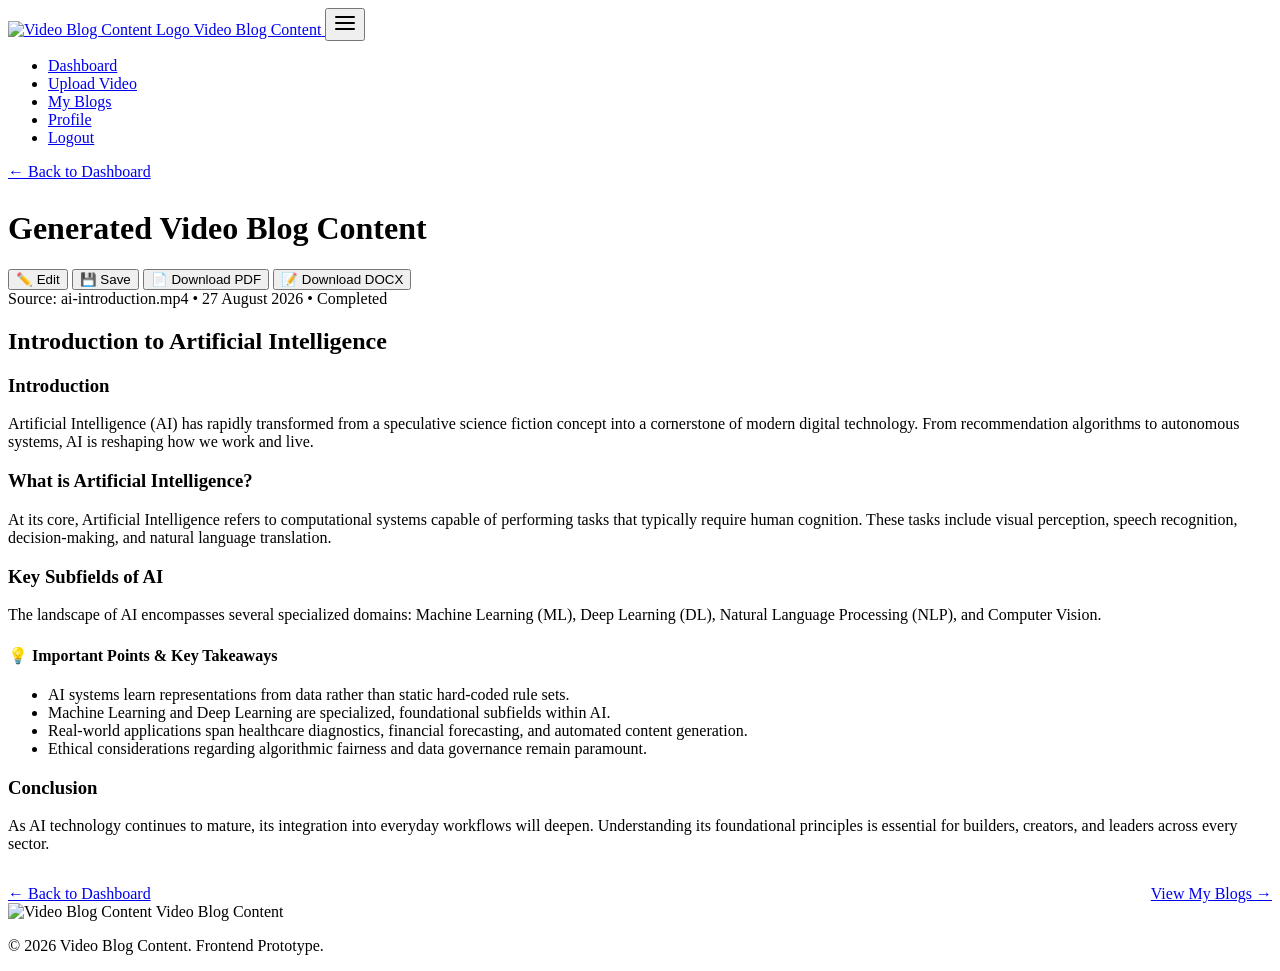
==== blog.html @ b11891e1 "Add files via upload" ====
<!DOCTYPE html>
<html lang="en">
<head>
  <meta charset="UTF-8" />
  <meta name="viewport" content="width=device-width, initial-scale=1.0" />
  <title>Generated Video Blog Content - Video Blog Content</title>
  <meta name="description" content="Read, review, and download your generated video blog content." />
  <link rel="icon" type="image/png" href="assets/logo-icon.png" />
  <link rel="stylesheet" href="css/style.css" />
</head>
<body>

  <!-- Navigation -->
  <header class="navbar">
    <div class="container navbar-container">
      <a href="dashboard.html" class="navbar-brand">
        <img src="assets/logo-icon.png" alt="Video Blog Content Logo" />
        <span>Video Blog Content</span>
      </a>

      <button class="mobile-menu-btn" aria-label="Toggle Navigation">
        <svg width="24" height="24" viewBox="0 0 24 24" fill="none" stroke="currentColor" stroke-width="2" stroke-linecap="round" stroke-linejoin="round">
          <line x1="3" y1="12" x2="21" y2="12"></line>
          <line x1="3" y1="6" x2="21" y2="6"></line>
          <line x1="3" y1="18" x2="21" y2="18"></line>
        </svg>
      </button>

      <ul class="nav-links">
        <li><a href="dashboard.html" class="nav-link">Dashboard</a></li>
        <li><a href="upload.html" class="nav-link">Upload Video</a></li>
        <li><a href="my-blogs.html" class="nav-link">My Blogs</a></li>
        <li><a href="profile.html" class="nav-link">Profile</a></li>
        <li><a href="login.html" class="btn btn-sm btn-secondary">Logout</a></li>
      </ul>
    </div>
  </header>

  <!-- Main Content -->
  <main class="main-content" id="blog-view-container">
    <div class="container container-narrow">
      
      <!-- Top Action Toolbar -->
      <div class="blog-view-header">
        <div>
          <a href="dashboard.html" class="nav-link" style="display: inline-flex; align-items: center; gap: 0.35rem; margin-bottom: 0.5rem;">
            ← Back to Dashboard
          </a>
          <h1>Generated Video Blog Content</h1>
        </div>

        <div class="blog-actions-bar">
          <button type="button" class="btn btn-outline" id="btn-edit-blog">
            ✏️ Edit
          </button>
          <button type="button" class="btn btn-secondary" id="btn-save-blog">
            💾 Save
          </button>
          <button type="button" class="btn btn-secondary" id="btn-download-pdf">
            📄 Download PDF
          </button>
          <button type="button" class="btn btn-secondary" id="btn-download-docx">
            📝 Download DOCX
          </button>
        </div>
      </div>

      <!-- Article Document Card -->
      <article class="article-container">
        
        <header class="article-header">
          <div class="article-meta-tags">
            <span id="blog-display-source">Source: ai-introduction.mp4</span>
            <span>•</span>
            <span id="blog-display-date">27 August 2026</span>
            <span>•</span>
            <span class="badge badge-success"><span class="badge-dot"></span>Completed</span>
          </div>

          <h2 class="article-title" id="blog-display-title">
            Introduction to Artificial Intelligence
          </h2>
        </header>

        <div class="article-body">
          
          <!-- Introduction -->
          <div class="article-section">
            <h3 class="article-section-title">Introduction</h3>
            <p id="blog-display-intro">
              Artificial Intelligence (AI) has rapidly transformed from a speculative science fiction concept into a cornerstone of modern digital technology. From recommendation algorithms to autonomous systems, AI is reshaping how we work and live.
            </p>
          </div>

          <!-- Main Sections (Dynamic) -->
          <div id="blog-display-sections">
            <div class="article-section">
              <h3 class="article-section-title">What is Artificial Intelligence?</h3>
              <p>At its core, Artificial Intelligence refers to computational systems capable of performing tasks that typically require human cognition. These tasks include visual perception, speech recognition, decision-making, and natural language translation.</p>
            </div>
            <div class="article-section">
              <h3 class="article-section-title">Key Subfields of AI</h3>
              <p>The landscape of AI encompasses several specialized domains: Machine Learning (ML), Deep Learning (DL), Natural Language Processing (NLP), and Computer Vision.</p>
            </div>
          </div>

          <!-- Important Points -->
          <div class="article-important-points">
            <h4>💡 Important Points & Key Takeaways</h4>
            <ul id="blog-display-points">
              <li>AI systems learn representations from data rather than static hard-coded rule sets.</li>
              <li>Machine Learning and Deep Learning are specialized, foundational subfields within AI.</li>
              <li>Real-world applications span healthcare diagnostics, financial forecasting, and automated content generation.</li>
              <li>Ethical considerations regarding algorithmic fairness and data governance remain paramount.</li>
            </ul>
          </div>

          <!-- Conclusion -->
          <div class="article-section">
            <h3 class="article-section-title">Conclusion</h3>
            <p id="blog-display-conclusion">
              As AI technology continues to mature, its integration into everyday workflows will deepen. Understanding its foundational principles is essential for builders, creators, and leaders across every sector.
            </p>
          </div>

        </div>

      </article>

      <!-- Bottom Navigation Button -->
      <div style="margin-top: 2rem; display: flex; justify-content: space-between; align-items: center;">
        <a href="dashboard.html" class="btn btn-secondary">
          ← Back to Dashboard
        </a>
        <a href="my-blogs.html" class="btn btn-primary">
          View My Blogs →
        </a>
      </div>

    </div>
  </main>

  <!-- Footer -->
  <footer class="footer">
    <div class="container footer-content">
      <div class="footer-brand-info">
        <img src="assets/logo-icon.png" alt="Video Blog Content" width="28" height="28" />
        <span>Video Blog Content</span>
      </div>
      <p class="footer-text">&copy; 2026 Video Blog Content. Frontend Prototype.</p>
    </div>
  </footer>

  <script src="js/app.js"></script>
  <script src="js/blog.js"></script>
</body>
</html>
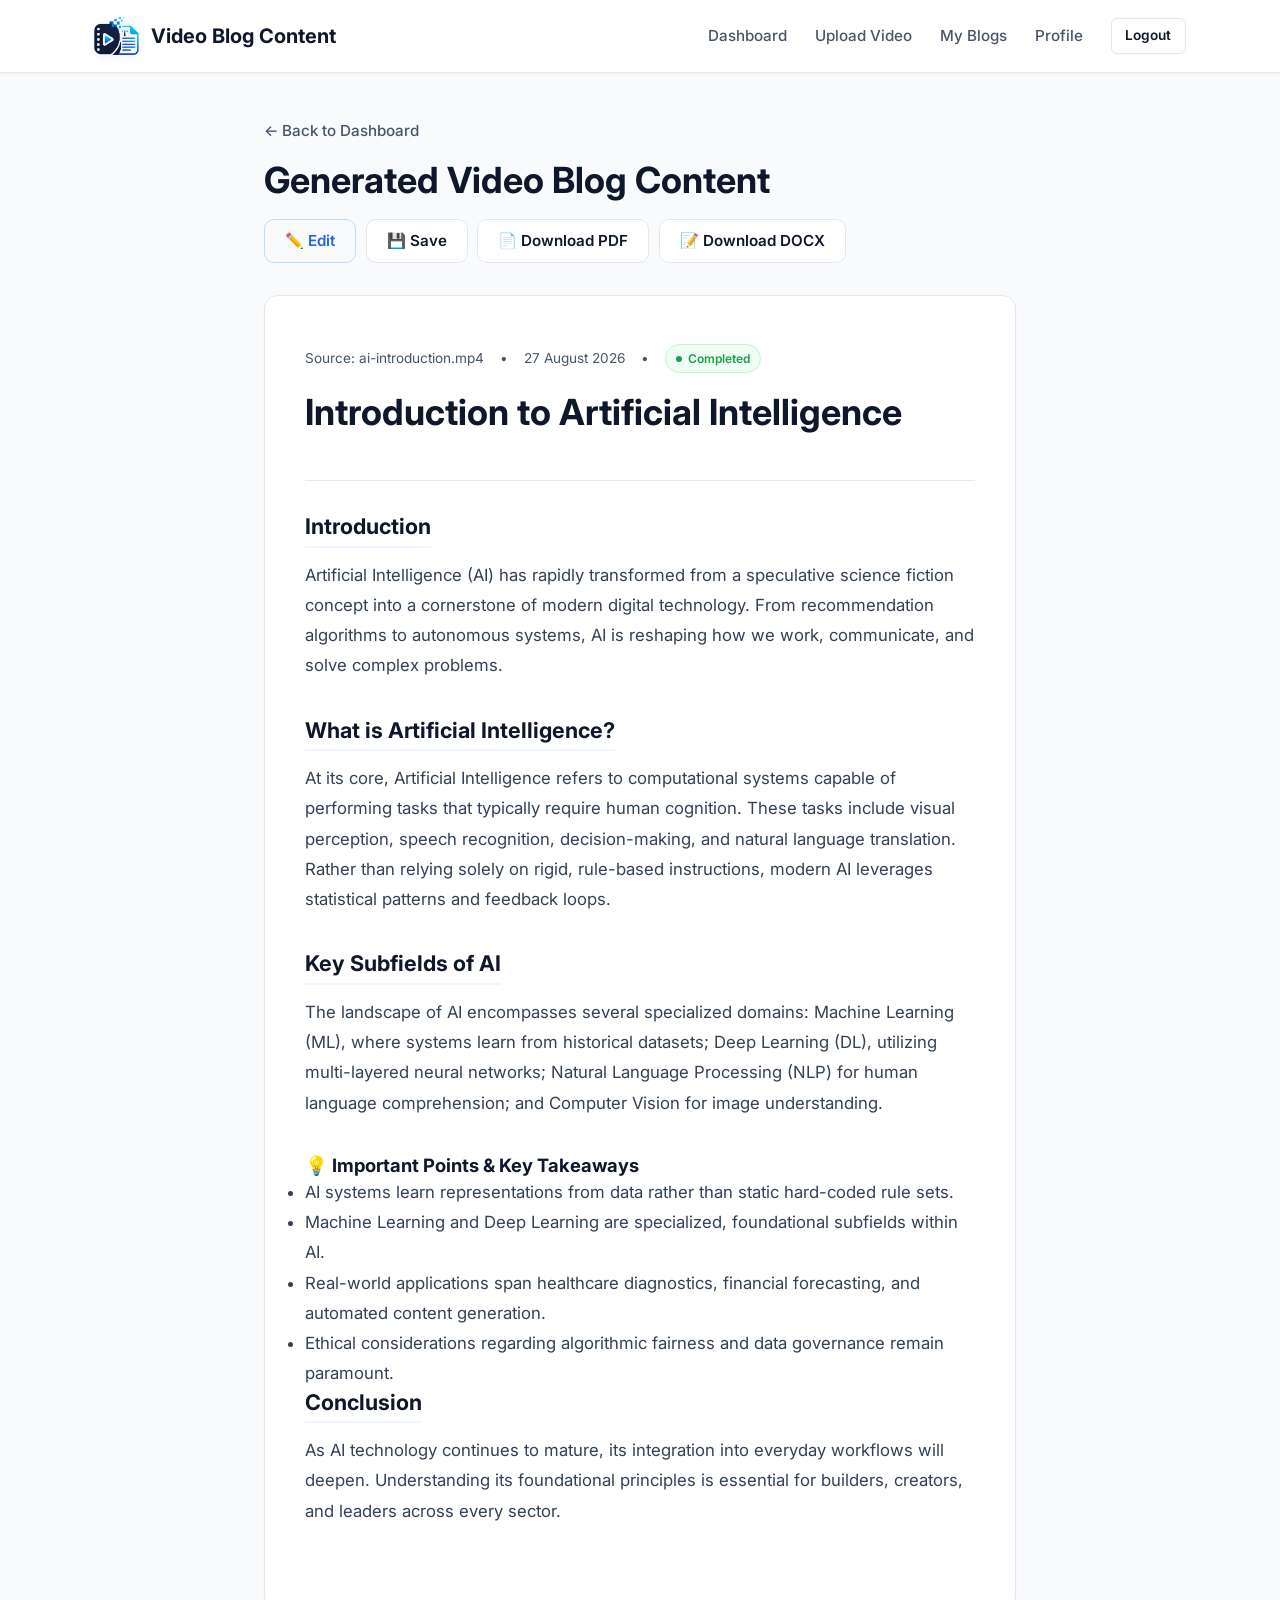
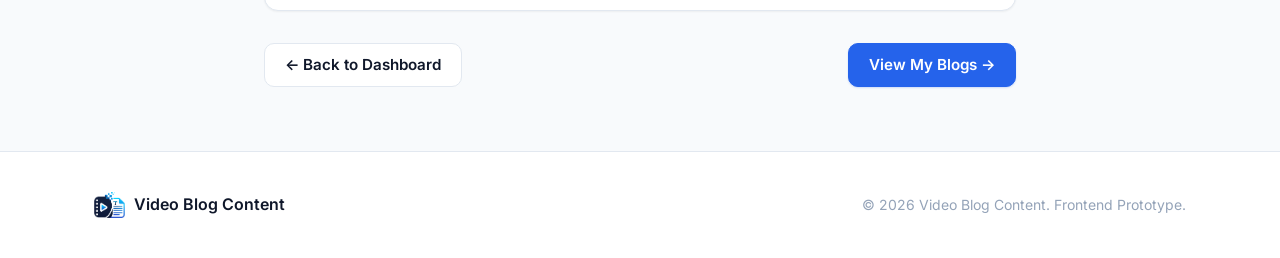
==== commit 70467015: "Save working frontend integration" ====
--- a/blog.html
+++ b/blog.html
@@ -3,23 +3,43 @@
 <head>
   <meta charset="UTF-8" />
   <meta name="viewport" content="width=device-width, initial-scale=1.0" />
+
   <title>Generated Video Blog Content - Video Blog Content</title>
-  <meta name="description" content="Read, review, and download your generated video blog content." />
-  <link rel="icon" type="image/png" href="assets/logo-icon.png" />
-  <link rel="stylesheet" href="css/style.css" />
+
+  <meta
+    name="description"
+    content="Read, review, and download your generated video blog content."
+  />
+
+  <link rel="icon" type="image/png" href="logo-icon.png" />
+  <link rel="stylesheet" href="style.css" />
 </head>
+
 <body>
 
-  <!-- Navigation -->
   <header class="navbar">
+
     <div class="container navbar-container">
+
       <a href="dashboard.html" class="navbar-brand">
-        <img src="assets/logo-icon.png" alt="Video Blog Content Logo" />
+        <img
+          src="logo-icon.png"
+          alt="Video Blog Content Logo"
+        />
         <span>Video Blog Content</span>
       </a>
 
       <button class="mobile-menu-btn" aria-label="Toggle Navigation">
-        <svg width="24" height="24" viewBox="0 0 24 24" fill="none" stroke="currentColor" stroke-width="2" stroke-linecap="round" stroke-linejoin="round">
+        <svg
+          width="24"
+          height="24"
+          viewBox="0 0 24 24"
+          fill="none"
+          stroke="currentColor"
+          stroke-width="2"
+          stroke-linecap="round"
+          stroke-linejoin="round"
+        >
           <line x1="3" y1="12" x2="21" y2="12"></line>
           <line x1="3" y1="6" x2="21" y2="6"></line>
           <line x1="3" y1="18" x2="21" y2="18"></line>
@@ -31,127 +51,270 @@
         <li><a href="upload.html" class="nav-link">Upload Video</a></li>
         <li><a href="my-blogs.html" class="nav-link">My Blogs</a></li>
         <li><a href="profile.html" class="nav-link">Profile</a></li>
-        <li><a href="login.html" class="btn btn-sm btn-secondary">Logout</a></li>
+        <li>
+          <a href="login.html" class="btn btn-sm btn-secondary">
+            Logout
+          </a>
+        </li>
       </ul>
+
     </div>
+
   </header>
 
-  <!-- Main Content -->
-  <main class="main-content" id="blog-view-container">
+  <main
+    class="main-content"
+    id="blog-view-container"
+  >
+
     <div class="container container-narrow">
-      
-      <!-- Top Action Toolbar -->
+
       <div class="blog-view-header">
+
         <div>
-          <a href="dashboard.html" class="nav-link" style="display: inline-flex; align-items: center; gap: 0.35rem; margin-bottom: 0.5rem;">
+
+          <a
+            href="dashboard.html"
+            class="nav-link"
+            style="
+              display: inline-flex;
+              align-items: center;
+              gap: 0.35rem;
+              margin-bottom: 0.5rem;
+            "
+          >
             ← Back to Dashboard
           </a>
+
           <h1>Generated Video Blog Content</h1>
+
         </div>
 
         <div class="blog-actions-bar">
-          <button type="button" class="btn btn-outline" id="btn-edit-blog">
+
+          <button
+            type="button"
+            class="btn btn-outline"
+            id="btn-edit-blog"
+          >
             ✏️ Edit
           </button>
-          <button type="button" class="btn btn-secondary" id="btn-save-blog">
+
+          <button
+            type="button"
+            class="btn btn-secondary"
+            id="btn-save-blog"
+          >
             💾 Save
           </button>
-          <button type="button" class="btn btn-secondary" id="btn-download-pdf">
+
+          <button
+            type="button"
+            class="btn btn-secondary"
+            id="btn-download-pdf"
+          >
             📄 Download PDF
           </button>
-          <button type="button" class="btn btn-secondary" id="btn-download-docx">
+
+          <button
+            type="button"
+            class="btn btn-secondary"
+            id="btn-download-docx"
+          >
             📝 Download DOCX
           </button>
+
         </div>
+
       </div>
 
-      <!-- Article Document Card -->
       <article class="article-container">
-        
+
         <header class="article-header">
+
           <div class="article-meta-tags">
-            <span id="blog-display-source">Source: ai-introduction.mp4</span>
+
+            <span id="blog-display-source">
+              Source: ai-introduction.mp4
+            </span>
+
             <span>•</span>
-            <span id="blog-display-date">27 August 2026</span>
+
+            <span id="blog-display-date">
+              27 August 2026
+            </span>
+
             <span>•</span>
-            <span class="badge badge-success"><span class="badge-dot"></span>Completed</span>
-          </div>
-
-          <h2 class="article-title" id="blog-display-title">
+
+            <span class="badge badge-success">
+              <span class="badge-dot"></span>
+              Completed
+            </span>
+
+          </div>
+
+          <h2
+            class="article-title"
+            id="blog-display-title"
+          >
             Introduction to Artificial Intelligence
           </h2>
+
         </header>
 
         <div class="article-body">
-          
-          <!-- Introduction -->
+
           <div class="article-section">
-            <h3 class="article-section-title">Introduction</h3>
+
+            <h3 class="article-section-title">
+              Introduction
+            </h3>
+
             <p id="blog-display-intro">
-              Artificial Intelligence (AI) has rapidly transformed from a speculative science fiction concept into a cornerstone of modern digital technology. From recommendation algorithms to autonomous systems, AI is reshaping how we work and live.
+              Artificial Intelligence (AI) has rapidly transformed
+              from a speculative science fiction concept into a
+              cornerstone of modern digital technology.
             </p>
-          </div>
-
-          <!-- Main Sections (Dynamic) -->
+
+          </div>
+
           <div id="blog-display-sections">
+
             <div class="article-section">
-              <h3 class="article-section-title">What is Artificial Intelligence?</h3>
-              <p>At its core, Artificial Intelligence refers to computational systems capable of performing tasks that typically require human cognition. These tasks include visual perception, speech recognition, decision-making, and natural language translation.</p>
+
+              <h3 class="article-section-title">
+                What is Artificial Intelligence?
+              </h3>
+
+              <p>
+                At its core, Artificial Intelligence refers to
+                computational systems capable of performing tasks
+                that typically require human cognition.
+              </p>
+
             </div>
+
             <div class="article-section">
-              <h3 class="article-section-title">Key Subfields of AI</h3>
-              <p>The landscape of AI encompasses several specialized domains: Machine Learning (ML), Deep Learning (DL), Natural Language Processing (NLP), and Computer Vision.</p>
+
+              <h3 class="article-section-title">
+                Key Subfields of AI
+              </h3>
+
+              <p>
+                The landscape of AI encompasses several specialized
+                domains: Machine Learning, Deep Learning,
+                Natural Language Processing, and Computer Vision.
+              </p>
+
             </div>
-          </div>
-
-          <!-- Important Points -->
+
+          </div>
+
           <div class="article-important-points">
-            <h4>💡 Important Points & Key Takeaways</h4>
+
+            <h4>
+              💡 Important Points & Key Takeaways
+            </h4>
+
             <ul id="blog-display-points">
-              <li>AI systems learn representations from data rather than static hard-coded rule sets.</li>
-              <li>Machine Learning and Deep Learning are specialized, foundational subfields within AI.</li>
-              <li>Real-world applications span healthcare diagnostics, financial forecasting, and automated content generation.</li>
-              <li>Ethical considerations regarding algorithmic fairness and data governance remain paramount.</li>
+
+              <li>
+                AI systems learn representations from data rather
+                than static hard-coded rule sets.
+              </li>
+
+              <li>
+                Machine Learning and Deep Learning are specialized,
+                foundational subfields within AI.
+              </li>
+
+              <li>
+                Real-world applications span healthcare diagnostics,
+                financial forecasting, and automated content generation.
+              </li>
+
+              <li>
+                Ethical considerations regarding algorithmic fairness
+                and data governance remain important.
+              </li>
+
             </ul>
-          </div>
-
-          <!-- Conclusion -->
+
+          </div>
+
           <div class="article-section">
-            <h3 class="article-section-title">Conclusion</h3>
+
+            <h3 class="article-section-title">
+              Conclusion
+            </h3>
+
             <p id="blog-display-conclusion">
-              As AI technology continues to mature, its integration into everyday workflows will deepen. Understanding its foundational principles is essential for builders, creators, and leaders across every sector.
+              As AI technology continues to mature, its integration
+              into everyday workflows will deepen.
             </p>
+
           </div>
 
         </div>
 
       </article>
 
-      <!-- Bottom Navigation Button -->
-      <div style="margin-top: 2rem; display: flex; justify-content: space-between; align-items: center;">
-        <a href="dashboard.html" class="btn btn-secondary">
+      <div
+        style="
+          margin-top: 2rem;
+          display: flex;
+          justify-content: space-between;
+          align-items: center;
+        "
+      >
+
+        <a
+          href="dashboard.html"
+          class="btn btn-secondary"
+        >
           ← Back to Dashboard
         </a>
-        <a href="my-blogs.html" class="btn btn-primary">
+
+        <a
+          href="my-blogs.html"
+          class="btn btn-primary"
+        >
           View My Blogs →
         </a>
+
       </div>
 
     </div>
+
   </main>
 
-  <!-- Footer -->
   <footer class="footer">
+
     <div class="container footer-content">
+
       <div class="footer-brand-info">
-        <img src="assets/logo-icon.png" alt="Video Blog Content" width="28" height="28" />
+
+        <img
+          src="logo-icon.png"
+          alt="Video Blog Content"
+          width="28"
+          height="28"
+        />
+
         <span>Video Blog Content</span>
+
       </div>
-      <p class="footer-text">&copy; 2026 Video Blog Content. Frontend Prototype.</p>
+
+      <p class="footer-text">
+        &copy; 2026 Video Blog Content. Frontend Prototype.
+      </p>
+
     </div>
+
   </footer>
 
-  <script src="js/app.js"></script>
-  <script src="js/blog.js"></script>
+  <script src="app.js"></script>
+  <script src="blog.js"></script>
+
 </body>
-</html>
+</html>
--- a/style.css
+++ b/style.css
@@ -0,0 +1,1362 @@
+/* ==========================================================================
+   Video Blog Content - Automated Content Creation from Videos
+   Frontend Prototype Stylesheet (Clean, Professional, Light Theme)
+   ========================================================================== */
+
+@import url('https://fonts.googleapis.com/css2?family=Inter:wght@400;500;600;700&display=swap');
+
+:root {
+  /* Color Palette */
+  --color-bg: #f8fafc;
+  --color-surface: #ffffff;
+  --color-surface-hover: #f1f5f9;
+  --color-surface-alt: #f8fafc;
+  
+  --color-text-primary: #0f172a;
+  --color-text-secondary: #475569;
+  --color-text-muted: #94a3b8;
+  
+  --color-primary: #2563eb;
+  --color-primary-hover: #1d4ed8;
+  --color-primary-light: #eff6ff;
+  --color-primary-border: #bfdbfe;
+  
+  --color-success: #16a34a;
+  --color-success-bg: #f0fdf4;
+  --color-success-border: #bbf7d0;
+  
+  --color-warning: #d97706;
+  --color-warning-bg: #fffbeb;
+  --color-warning-border: #fde68a;
+  
+  --color-danger: #dc2626;
+  --color-danger-bg: #fef2f2;
+  --color-danger-border: #fecaca;
+  --color-danger-hover: #b91c1c;
+
+  --color-border: #e2e8f0;
+  --color-border-subtle: #f1f5f9;
+
+  /* Typography */
+  --font-sans: 'Inter', -apple-system, BlinkMacSystemFont, 'Segoe UI', Roboto, Helvetica, Arial, sans-serif;
+  
+  /* Radii */
+  --radius-sm: 6px;
+  --radius-md: 10px;
+  --radius-lg: 14px;
+  --radius-xl: 20px;
+  --radius-full: 9999px;
+
+  /* Shadows */
+  --shadow-sm: 0 1px 2px 0 rgba(0, 0, 0, 0.05);
+  --shadow-md: 0 4px 6px -1px rgba(0, 0, 0, 0.07), 0 2px 4px -2px rgba(0, 0, 0, 0.05);
+  --shadow-lg: 0 10px 15px -3px rgba(0, 0, 0, 0.08), 0 4px 6px -4px rgba(0, 0, 0, 0.04);
+  --shadow-xl: 0 20px 25px -5px rgba(0, 0, 0, 0.08), 0 8px 10px -6px rgba(0, 0, 0, 0.03);
+
+  /* Transitions */
+  --transition-fast: 0.15s ease;
+  --transition-normal: 0.25s ease;
+}
+
+/* ---------------- Base Reset ---------------- */
+*, *::before, *::after {
+  box-sizing: border-box;
+  margin: 0;
+  padding: 0;
+}
+
+html {
+  font-size: 16px;
+  scroll-behavior: smooth;
+}
+
+body {
+  font-family: var(--font-sans);
+  background-color: var(--color-bg);
+  color: var(--color-text-primary);
+  line-height: 1.6;
+  min-height: 100vh;
+  display: flex;
+  flex-direction: column;
+  -webkit-font-smoothing: antialiased;
+}
+
+a {
+  color: var(--color-primary);
+  text-decoration: none;
+  transition: color var(--transition-fast);
+}
+
+a:hover {
+  color: var(--color-primary-hover);
+}
+
+img, svg, video {
+  max-width: 100%;
+  display: block;
+}
+
+/* ---------------- Layout & Containers ---------------- */
+.container {
+  width: 100%;
+  max-width: 1140px;
+  margin-left: auto;
+  margin-right: auto;
+  padding-left: 1.5rem;
+  padding-right: 1.5rem;
+}
+
+.container-narrow {
+  max-width: 800px;
+}
+
+.container-sm {
+  max-width: 520px;
+}
+
+.main-content {
+  flex: 1;
+  padding: 2.5rem 0 4rem;
+}
+
+/* ---------------- Navigation ---------------- */
+.navbar {
+  background-color: var(--color-surface);
+  border-bottom: 1px solid var(--color-border);
+  position: sticky;
+  top: 0;
+  z-index: 100;
+  box-shadow: var(--shadow-sm);
+}
+
+.navbar-container {
+  display: flex;
+  align-items: center;
+  justify-content: space-between;
+  height: 72px;
+}
+
+.navbar-brand {
+  display: flex;
+  align-items: center;
+  gap: 0.75rem;
+  font-weight: 700;
+  font-size: 1.25rem;
+  color: var(--color-text-primary);
+  text-decoration: none;
+}
+
+.navbar-brand img, .navbar-brand svg {
+  width: auto;
+  height: 38px;
+  max-height: 38px;
+  object-fit: contain;
+  filter: drop-shadow(0 2px 4px rgba(37, 99, 235, 0.12));
+}
+
+.brand-badge {
+  font-size: 0.7rem;
+  font-weight: 600;
+  padding: 0.2rem 0.5rem;
+  background-color: var(--color-primary-light);
+  color: var(--color-primary);
+  border-radius: var(--radius-full);
+  margin-left: 0.25rem;
+  letter-spacing: 0.05em;
+  text-transform: uppercase;
+}
+
+.nav-links {
+  display: flex;
+  align-items: center;
+  list-style: none;
+  gap: 1.75rem;
+}
+
+.nav-link {
+  font-size: 0.95rem;
+  font-weight: 500;
+  color: var(--color-text-secondary);
+  transition: color var(--transition-fast);
+  padding: 0.4rem 0;
+  position: relative;
+}
+
+.nav-link:hover, .nav-link.active {
+  color: var(--color-primary);
+}
+
+.nav-link.active::after {
+  content: '';
+  position: absolute;
+  bottom: -2px;
+  left: 0;
+  width: 100%;
+  height: 2px;
+  background-color: var(--color-primary);
+  border-radius: 2px;
+}
+
+.nav-actions {
+  display: flex;
+  align-items: center;
+  gap: 0.75rem;
+}
+
+.mobile-menu-btn {
+  display: none;
+  background: none;
+  border: none;
+  cursor: pointer;
+  padding: 0.5rem;
+  color: var(--color-text-primary);
+}
+
+/* ---------------- Buttons ---------------- */
+.btn {
+  display: inline-flex;
+  align-items: center;
+  justify-content: center;
+  gap: 0.5rem;
+  font-family: inherit;
+  font-size: 0.95rem;
+  font-weight: 600;
+  padding: 0.65rem 1.25rem;
+  border-radius: var(--radius-md);
+  border: 1px solid transparent;
+  cursor: pointer;
+  text-decoration: none;
+  transition: all var(--transition-fast);
+  line-height: 1.4;
+  white-space: nowrap;
+}
+
+.btn-sm {
+  font-size: 0.85rem;
+  padding: 0.45rem 0.85rem;
+  border-radius: var(--radius-sm);
+}
+
+.btn-lg {
+  font-size: 1.05rem;
+  padding: 0.85rem 1.75rem;
+  border-radius: var(--radius-md);
+}
+
+.btn-block {
+  width: 100%;
+}
+
+.btn-primary {
+  background-color: var(--color-primary);
+  color: #ffffff;
+  border-color: var(--color-primary);
+  box-shadow: 0 1px 2px rgba(37, 99, 235, 0.2);
+}
+
+.btn-primary:hover {
+  background-color: var(--color-primary-hover);
+  border-color: var(--color-primary-hover);
+  color: #ffffff;
+}
+
+.btn-secondary {
+  background-color: var(--color-surface);
+  color: var(--color-text-primary);
+  border-color: var(--color-border);
+}
+
+.btn-secondary:hover {
+  background-color: var(--color-surface-hover);
+  border-color: var(--color-text-muted);
+  color: var(--color-text-primary);
+}
+
+.btn-outline {
+  background-color: transparent;
+  color: var(--color-primary);
+  border-color: var(--color-primary-border);
+}
+
+.btn-outline:hover {
+  background-color: var(--color-primary-light);
+  color: var(--color-primary-hover);
+}
+
+.btn-danger {
+  background-color: var(--color-danger);
+  color: #ffffff;
+  border-color: var(--color-danger);
+}
+
+.btn-danger:hover {
+  background-color: var(--color-danger-hover);
+  border-color: var(--color-danger-hover);
+  color: #ffffff;
+}
+
+.btn-danger-outline {
+  background-color: transparent;
+  color: var(--color-danger);
+  border-color: var(--color-danger-border);
+}
+
+.btn-danger-outline:hover {
+  background-color: var(--color-danger-bg);
+  color: var(--color-danger);
+}
+
+.btn:disabled, .btn.disabled {
+  opacity: 0.6;
+  cursor: not-allowed;
+  pointer-events: none;
+}
+
+/* ---------------- Typography & Headings ---------------- */
+h1, h2, h3, h4, h5, h6 {
+  color: var(--color-text-primary);
+  font-weight: 700;
+  line-height: 1.25;
+}
+
+h1 { font-size: 2.25rem; }
+h2 { font-size: 1.75rem; }
+h3 { font-size: 1.35rem; }
+h4 { font-size: 1.15rem; }
+
+.section-header {
+  text-align: center;
+  margin-bottom: 2.5rem;
+}
+
+.section-header h2 {
+  margin-bottom: 0.5rem;
+}
+
+.section-header p {
+  color: var(--color-text-secondary);
+  font-size: 1.05rem;
+}
+
+/* ---------------- Cards & Surfaces ---------------- */
+.card {
+  background-color: var(--color-surface);
+  border: 1px solid var(--color-border);
+  border-radius: var(--radius-lg);
+  padding: 1.75rem;
+  box-shadow: var(--shadow-sm);
+  transition: box-shadow var(--transition-fast), border-color var(--transition-fast);
+}
+
+.card:hover {
+  box-shadow: var(--shadow-md);
+  border-color: #cbd5e1;
+}
+
+.card-header {
+  margin-bottom: 1.25rem;
+  padding-bottom: 1rem;
+  border-bottom: 1px solid var(--color-border-subtle);
+  display: flex;
+  align-items: center;
+  justify-content: space-between;
+}
+
+/* ---------------- Badges & Status Tags ---------------- */
+.badge {
+  display: inline-flex;
+  align-items: center;
+  gap: 0.35rem;
+  font-size: 0.75rem;
+  font-weight: 600;
+  padding: 0.25rem 0.65rem;
+  border-radius: var(--radius-full);
+  text-transform: capitalize;
+}
+
+.badge-success {
+  background-color: var(--color-success-bg);
+  color: var(--color-success);
+  border: 1px solid var(--color-success-border);
+}
+
+.badge-primary {
+  background-color: var(--color-primary-light);
+  color: var(--color-primary);
+  border: 1px solid var(--color-primary-border);
+}
+
+.badge-warning {
+  background-color: var(--color-warning-bg);
+  color: var(--color-warning);
+  border: 1px solid var(--color-warning-border);
+}
+
+.badge-dot {
+  width: 6px;
+  height: 6px;
+  border-radius: 50%;
+  background-color: currentColor;
+}
+
+/* ---------------- Alerts ---------------- */
+.alert {
+  padding: 0.85rem 1.15rem;
+  border-radius: var(--radius-md);
+  font-size: 0.9rem;
+  margin-bottom: 1.25rem;
+  display: flex;
+  align-items: flex-start;
+  gap: 0.75rem;
+}
+
+.alert-danger {
+  background-color: var(--color-danger-bg);
+  border: 1px solid var(--color-danger-border);
+  color: var(--color-danger);
+}
+
+.alert-success {
+  background-color: var(--color-success-bg);
+  border: 1px solid var(--color-success-border);
+  color: var(--color-success);
+}
+
+.alert-info {
+  background-color: var(--color-primary-light);
+  border: 1px solid var(--color-primary-border);
+  color: var(--color-primary);
+}
+
+/* ---------------- Form Elements ---------------- */
+.form-group {
+  margin-bottom: 1.25rem;
+}
+
+.form-label {
+  display: block;
+  font-size: 0.9rem;
+  font-weight: 600;
+  color: var(--color-text-primary);
+  margin-bottom: 0.4rem;
+}
+
+.form-label .required {
+  color: var(--color-danger);
+}
+
+.form-control {
+  width: 100%;
+  font-family: inherit;
+  font-size: 0.95rem;
+  padding: 0.65rem 0.85rem;
+  background-color: var(--color-surface);
+  border: 1px solid var(--color-border);
+  border-radius: var(--radius-md);
+  color: var(--color-text-primary);
+  transition: border-color var(--transition-fast), box-shadow var(--transition-fast);
+}
+
+.form-control:focus {
+  outline: none;
+  border-color: var(--color-primary);
+  box-shadow: 0 0 0 3px rgba(37, 99, 235, 0.15);
+}
+
+.form-control.is-invalid {
+  border-color: var(--color-danger);
+  background-color: #fffbfa;
+}
+
+.form-control.is-invalid:focus {
+  box-shadow: 0 0 0 3px rgba(220, 38, 38, 0.15);
+}
+
+.form-error {
+  color: var(--color-danger);
+  font-size: 0.8rem;
+  margin-top: 0.35rem;
+  display: none;
+}
+
+.form-error.visible {
+  display: block;
+}
+
+.form-help {
+  font-size: 0.8rem;
+  color: var(--color-text-muted);
+  margin-top: 0.35rem;
+}
+
+textarea.form-control {
+  min-height: 110px;
+  resize: vertical;
+  line-height: 1.5;
+}
+
+/* ---------------- Auth Pages Layout ---------------- */
+.auth-page-container {
+  display: flex;
+  justify-content: center;
+  align-items: center;
+  min-height: calc(100vh - 200px);
+  padding: 2rem 1rem;
+}
+
+.auth-card {
+  width: 100%;
+  max-width: 440px;
+  background: var(--color-surface);
+  border: 1px solid var(--color-border);
+  border-radius: var(--radius-lg);
+  padding: 2.25rem;
+  box-shadow: var(--shadow-md);
+}
+
+.auth-header {
+  text-align: center;
+  margin-bottom: 1.75rem;
+}
+
+.auth-header h1 {
+  font-size: 1.75rem;
+  margin-bottom: 0.5rem;
+}
+
+.auth-header p {
+  color: var(--color-text-secondary);
+  font-size: 0.95rem;
+}
+
+.auth-footer {
+  margin-top: 1.5rem;
+  text-align: center;
+  font-size: 0.9rem;
+  color: var(--color-text-secondary);
+}
+
+/* ---------------- Home Page Sections ---------------- */
+.hero-section {
+  padding: 4rem 0 3.5rem;
+  text-align: center;
+}
+
+.hero-title {
+  font-size: 3rem;
+  letter-spacing: -0.02em;
+  margin-bottom: 1.25rem;
+  color: var(--color-text-primary);
+  max-width: 800px;
+  margin-left: auto;
+  margin-right: auto;
+}
+
+.hero-desc {
+  font-size: 1.25rem;
+  color: var(--color-text-secondary);
+  max-width: 620px;
+  margin: 0 auto 2rem;
+  line-height: 1.5;
+}
+
+.hero-actions {
+  display: flex;
+  align-items: center;
+  justify-content: center;
+  gap: 1rem;
+}
+
+.steps-section {
+  padding: 4rem 0;
+  border-top: 1px solid var(--color-border);
+  border-bottom: 1px solid var(--color-border);
+  background-color: var(--color-surface);
+}
+
+.steps-grid {
+  display: grid;
+  grid-template-columns: repeat(4, 1fr);
+  gap: 1.5rem;
+}
+
+.step-card {
+  background: var(--color-bg);
+  border: 1px solid var(--color-border);
+  border-radius: var(--radius-lg);
+  padding: 1.75rem 1.25rem;
+  text-align: left;
+  position: relative;
+  transition: transform var(--transition-fast), box-shadow var(--transition-fast);
+}
+
+.step-card:hover {
+  transform: translateY(-3px);
+  box-shadow: var(--shadow-md);
+}
+
+.step-num {
+  font-size: 1rem;
+  font-weight: 700;
+  color: var(--color-primary);
+  margin-bottom: 0.75rem;
+  letter-spacing: 0.05em;
+}
+
+.step-card h3 {
+  font-size: 1.15rem;
+  margin-bottom: 0.5rem;
+}
+
+.step-card p {
+  color: var(--color-text-secondary);
+  font-size: 0.9rem;
+}
+
+.features-section {
+  padding: 4.5rem 0;
+}
+
+.features-grid {
+  display: grid;
+  grid-template-columns: repeat(3, 1fr);
+  gap: 1.5rem;
+}
+
+.feature-card {
+  background: var(--color-surface);
+  border: 1px solid var(--color-border);
+  border-radius: var(--radius-lg);
+  padding: 1.75rem;
+  box-shadow: var(--shadow-sm);
+  display: flex;
+  flex-direction: column;
+  gap: 0.75rem;
+}
+
+.feature-icon {
+  width: 44px;
+  height: 44px;
+  background-color: var(--color-primary-light);
+  color: var(--color-primary);
+  border-radius: var(--radius-md);
+  display: flex;
+  align-items: center;
+  justify-content: center;
+  font-size: 1.25rem;
+}
+
+.feature-card h3 {
+  font-size: 1.2rem;
+}
+
+.feature-card p {
+  color: var(--color-text-secondary);
+  font-size: 0.92rem;
+  line-height: 1.5;
+}
+
+/* ---------------- Dashboard Layout ---------------- */
+.dashboard-header {
+  display: flex;
+  align-items: center;
+  justify-content: space-between;
+  margin-bottom: 2rem;
+  flex-wrap: wrap;
+  gap: 1rem;
+}
+
+.dashboard-title-area h1 {
+  font-size: 1.85rem;
+  margin-bottom: 0.25rem;
+}
+
+.dashboard-title-area p {
+  color: var(--color-text-secondary);
+  font-size: 0.95rem;
+}
+
+.blogs-list {
+  display: flex;
+  flex-direction: column;
+  gap: 1rem;
+}
+
+.blog-item-card {
+  background: var(--color-surface);
+  border: 1px solid var(--color-border);
+  border-radius: var(--radius-lg);
+  padding: 1.35rem 1.5rem;
+  display: flex;
+  align-items: center;
+  justify-content: space-between;
+  gap: 1.5rem;
+  transition: border-color var(--transition-fast), box-shadow var(--transition-fast);
+}
+
+.blog-item-card:hover {
+  border-color: #cbd5e1;
+  box-shadow: var(--shadow-sm);
+}
+
+.blog-item-info {
+  flex: 1;
+  min-width: 0;
+}
+
+.blog-item-title {
+  font-size: 1.15rem;
+  font-weight: 600;
+  color: var(--color-text-primary);
+  margin-bottom: 0.35rem;
+  white-space: nowrap;
+  overflow: hidden;
+  text-overflow: ellipsis;
+}
+
+.blog-item-meta {
+  display: flex;
+  align-items: center;
+  flex-wrap: wrap;
+  gap: 1rem;
+  font-size: 0.85rem;
+  color: var(--color-text-secondary);
+}
+
+.blog-item-meta span {
+  display: inline-flex;
+  align-items: center;
+  gap: 0.35rem;
+}
+
+.blog-item-actions {
+  display: flex;
+  align-items: center;
+  gap: 0.5rem;
+}
+
+.empty-state-card {
+  text-align: center;
+  padding: 3.5rem 1.5rem;
+  background: var(--color-surface);
+  border: 1px dashed var(--color-border);
+  border-radius: var(--radius-lg);
+}
+
+.empty-state-icon {
+  width: 56px;
+  height: 56px;
+  margin: 0 auto 1rem;
+  background: var(--color-primary-light);
+  color: var(--color-primary);
+  border-radius: 50%;
+  display: flex;
+  align-items: center;
+  justify-content: center;
+  font-size: 1.5rem;
+}
+
+.empty-state-card h3 {
+  font-size: 1.25rem;
+  margin-bottom: 0.5rem;
+}
+
+.empty-state-card p {
+  color: var(--color-text-secondary);
+  margin-bottom: 1.5rem;
+}
+
+/* ---------------- Upload Area ---------------- */
+.upload-card {
+  background: var(--color-surface);
+  border: 1px solid var(--color-border);
+  border-radius: var(--radius-lg);
+  padding: 2.5rem 2rem;
+  box-shadow: var(--shadow-sm);
+}
+
+.dropzone-container {
+  border: 2px dashed #cbd5e1;
+  border-radius: var(--radius-lg);
+  background-color: var(--color-surface-alt);
+  padding: 3rem 1.5rem;
+  text-align: center;
+  cursor: pointer;
+  transition: all var(--transition-normal);
+  position: relative;
+}
+
+.dropzone-container:hover, .dropzone-container.drag-over {
+  border-color: var(--color-primary);
+  background-color: var(--color-primary-light);
+}
+
+.dropzone-icon {
+  width: 60px;
+  height: 60px;
+  background-color: #e2e8f0;
+  color: var(--color-primary);
+  border-radius: 50%;
+  display: flex;
+  align-items: center;
+  justify-content: center;
+  margin: 0 auto 1.25rem;
+  transition: transform var(--transition-fast);
+}
+
+.dropzone-container:hover .dropzone-icon {
+  transform: scale(1.08);
+  background-color: #dbeafe;
+}
+
+.dropzone-text-primary {
+  font-size: 1.15rem;
+  font-weight: 600;
+  color: var(--color-text-primary);
+  margin-bottom: 0.35rem;
+}
+
+.dropzone-text-sub {
+  font-size: 0.9rem;
+  color: var(--color-text-secondary);
+  margin-bottom: 1.25rem;
+}
+
+.dropzone-meta {
+  font-size: 0.82rem;
+  color: var(--color-text-muted);
+  margin-top: 1rem;
+}
+
+.file-preview-card {
+  margin-top: 1.75rem;
+  background: #f8fafc;
+  border: 1px solid var(--color-border);
+  border-radius: var(--radius-md);
+  padding: 1.25rem;
+}
+
+.file-preview-details {
+  display: flex;
+  align-items: center;
+  justify-content: space-between;
+  margin-bottom: 1rem;
+}
+
+.file-info-name {
+  font-weight: 600;
+  font-size: 0.95rem;
+  color: var(--color-text-primary);
+}
+
+.file-info-meta {
+  font-size: 0.85rem;
+  color: var(--color-text-secondary);
+  margin-top: 0.15rem;
+}
+
+.video-preview-wrapper {
+  max-width: 100%;
+  border-radius: var(--radius-md);
+  overflow: hidden;
+  background: #000000;
+  margin-bottom: 1.25rem;
+}
+
+.video-preview-wrapper video {
+  width: 100%;
+  max-height: 280px;
+  display: block;
+}
+
+.upload-actions {
+  display: flex;
+  align-items: center;
+  justify-content: flex-end;
+  gap: 1rem;
+  margin-top: 1.5rem;
+}
+
+/* ---------------- Processing Screen ---------------- */
+.processing-card {
+  background: var(--color-surface);
+  border: 1px solid var(--color-border);
+  border-radius: var(--radius-lg);
+  padding: 3rem 2.25rem;
+  text-align: center;
+  box-shadow: var(--shadow-md);
+}
+
+.processing-header {
+  margin-bottom: 2rem;
+}
+
+.processing-header h1 {
+  font-size: 1.85rem;
+  margin-bottom: 0.5rem;
+}
+
+.progress-bar-wrapper {
+  background-color: #e2e8f0;
+  height: 12px;
+  border-radius: var(--radius-full);
+  overflow: hidden;
+  margin: 1.5rem 0;
+  position: relative;
+}
+
+.progress-bar-fill {
+  background-color: var(--color-primary);
+  height: 100%;
+  width: 0%;
+  border-radius: var(--radius-full);
+  transition: width 0.3s ease;
+}
+
+.progress-percentage {
+  font-size: 1.2rem;
+  font-weight: 700;
+  color: var(--color-primary);
+  margin-bottom: 2rem;
+}
+
+.processing-steps-list {
+  max-width: 440px;
+  margin: 0 auto 2.5rem;
+  text-align: left;
+  display: flex;
+  flex-direction: column;
+  gap: 1rem;
+}
+
+.processing-step-item {
+  display: flex;
+  align-items: center;
+  gap: 1rem;
+  font-size: 1rem;
+  font-weight: 500;
+  color: var(--color-text-muted);
+  transition: color var(--transition-fast);
+}
+
+.step-icon-state {
+  width: 28px;
+  height: 28px;
+  border-radius: 50%;
+  display: flex;
+  align-items: center;
+  justify-content: center;
+  font-size: 0.85rem;
+  background-color: var(--color-surface-hover);
+  color: var(--color-text-muted);
+  border: 1px solid var(--color-border);
+  flex-shrink: 0;
+}
+
+.processing-step-item.active {
+  color: var(--color-text-primary);
+  font-weight: 600;
+}
+
+.processing-step-item.active .step-icon-state {
+  background-color: var(--color-primary-light);
+  color: var(--color-primary);
+  border-color: var(--color-primary-border);
+  animation: pulse-dot 1.5s infinite;
+}
+
+.processing-step-item.completed {
+  color: var(--color-text-primary);
+}
+
+.processing-step-item.completed .step-icon-state {
+  background-color: var(--color-success-bg);
+  color: var(--color-success);
+  border-color: var(--color-success-border);
+}
+
+@keyframes pulse-dot {
+  0% { transform: scale(1); }
+  50% { transform: scale(1.15); }
+  100% { transform: scale(1); }
+}
+
+.processing-completed-action {
+  display: none;
+  animation: fadeIn 0.4s ease forwards;
+}
+
+@keyframes fadeIn {
+  from { opacity: 0; transform: translateY(8px); }
+  to { opacity: 1; transform: translateY(0); }
+}
+
+/* ---------------- Generated Blog Article Page ---------------- */
+.blog-view-header {
+  display: flex;
+  align-items: center;
+  justify-content: space-between;
+  margin-bottom: 2rem;
+  flex-wrap: wrap;
+  gap: 1rem;
+}
+
+.blog-actions-bar {
+  display: flex;
+  align-items: center;
+  gap: 0.6rem;
+  flex-wrap: wrap;
+}
+
+.article-container {
+  background: var(--color-surface);
+  border: 1px solid var(--color-border);
+  border-radius: var(--radius-lg);
+  padding: 3rem 2.5rem;
+  box-shadow: var(--shadow-sm);
+}
+
+.article-header {
+  border-bottom: 1px solid var(--color-border);
+  padding-bottom: 1.75rem;
+  margin-bottom: 2rem;
+}
+
+.article-meta-tags {
+  display: flex;
+  align-items: center;
+  gap: 1rem;
+  margin-bottom: 1rem;
+  font-size: 0.85rem;
+  color: var(--color-text-secondary);
+}
+
+.article-title {
+  font-size: 2.25rem;
+  line-height: 1.3;
+  margin-bottom: 1rem;
+  color: var(--color-text-primary);
+}
+
+.article-body {
+  font-size: 1.05rem;
+  line-height: 1.8;
+  color: #334155;
+}
+
+.article-section {
+  margin-bottom: 2.25rem;
+}
+
+.article-section-title {
+  font-size: 1.35rem;
+  color: var(--color-text-primary);
+  margin-bottom: 0.75rem;
+  padding-bottom: 0.35rem;
+  border-bottom: 2px solid var(--color-primary-light);
+  display: inline-block;
+}
+
+.article-callout-box {
+  background-color: var(--color-primary-light);
+  border-left: 4px solid var(--color-primary);
+  padding: 1.25rem 1.5rem;
+  border-radius: 0 var(--radius-md) var(--radius-md) 0;
+  margin: 2rem 0;
+}
+
+.article-callout-box h4 {
+  font-size: 1.1rem;
+  color: var(--color-primary-hover);
+  margin-bottom: 0.5rem;
+}
+
+.article-callout-box ul {
+  padding-left: 1.25rem;
+  margin-bottom: 0;
+}
+
+.article-callout-box li {
+  margin-bottom: 0.4rem;
+  color: var(--color-text-primary);
+}
+
+/* ---------------- Edit Blog Page ---------------- */
+.editor-card {
+  background: var(--color-surface);
+  border: 1px solid var(--color-border);
+  border-radius: var(--radius-lg);
+  padding: 2.25rem;
+  box-shadow: var(--shadow-sm);
+}
+
+.section-editor-item {
+  background: #f8fafc;
+  border: 1px solid var(--color-border);
+  border-radius: var(--radius-md);
+  padding: 1.25rem;
+  margin-bottom: 1.25rem;
+  position: relative;
+}
+
+.section-editor-header {
+  display: flex;
+  align-items: center;
+  justify-content: space-between;
+  margin-bottom: 0.75rem;
+}
+
+.section-editor-header h4 {
+  font-size: 0.95rem;
+  font-weight: 600;
+  color: var(--color-text-secondary);
+}
+
+.editor-actions-footer {
+  display: flex;
+  align-items: center;
+  justify-content: flex-end;
+  gap: 1rem;
+  margin-top: 2rem;
+  padding-top: 1.5rem;
+  border-top: 1px solid var(--color-border);
+}
+
+/* ---------------- Modal ---------------- */
+.modal-backdrop {
+  position: fixed;
+  inset: 0;
+  background-color: rgba(15, 23, 42, 0.5);
+  backdrop-filter: blur(2px);
+  display: flex;
+  align-items: center;
+  justify-content: center;
+  z-index: 1000;
+  opacity: 0;
+  visibility: hidden;
+  transition: opacity var(--transition-fast), visibility var(--transition-fast);
+  padding: 1rem;
+}
+
+.modal-backdrop.open {
+  opacity: 1;
+  visibility: visible;
+}
+
+.modal-box {
+  background: var(--color-surface);
+  border-radius: var(--radius-lg);
+  padding: 1.75rem;
+  max-width: 460px;
+  width: 100%;
+  box-shadow: var(--shadow-xl);
+  transform: scale(0.95);
+  transition: transform var(--transition-fast);
+}
+
+.modal-backdrop.open .modal-box {
+  transform: scale(1);
+}
+
+.modal-title {
+  font-size: 1.25rem;
+  margin-bottom: 0.5rem;
+}
+
+.modal-body {
+  color: var(--color-text-secondary);
+  font-size: 0.95rem;
+  margin-bottom: 1.5rem;
+  line-height: 1.5;
+}
+
+.modal-actions {
+  display: flex;
+  align-items: center;
+  justify-content: flex-end;
+  gap: 0.75rem;
+}
+
+/* ---------------- Toast Notification ---------------- */
+.toast-container {
+  position: fixed;
+  bottom: 2rem;
+  right: 2rem;
+  z-index: 1100;
+  display: flex;
+  flex-direction: column;
+  gap: 0.75rem;
+  pointer-events: none;
+}
+
+.toast-item {
+  background: var(--color-surface);
+  border: 1px solid var(--color-border);
+  box-shadow: var(--shadow-lg);
+  padding: 0.85rem 1.25rem;
+  border-radius: var(--radius-md);
+  font-size: 0.9rem;
+  font-weight: 500;
+  color: var(--color-text-primary);
+  display: flex;
+  align-items: center;
+  gap: 0.75rem;
+  pointer-events: auto;
+  animation: slideToast 0.3s ease forwards;
+  min-width: 280px;
+  max-width: 400px;
+}
+
+.toast-item.toast-success {
+  border-left: 4px solid var(--color-success);
+}
+
+.toast-item.toast-error {
+  border-left: 4px solid var(--color-danger);
+}
+
+.toast-item.toast-info {
+  border-left: 4px solid var(--color-primary);
+}
+
+@keyframes slideToast {
+  from { opacity: 0; transform: translateX(30px); }
+  to { opacity: 1; transform: translateX(0); }
+}
+
+/* ---------------- Footer ---------------- */
+.footer {
+  background-color: var(--color-surface);
+  border-top: 1px solid var(--color-border);
+  padding: 2.5rem 0;
+  margin-top: auto;
+}
+
+.footer-content {
+  display: flex;
+  align-items: center;
+  justify-content: space-between;
+  flex-wrap: wrap;
+  gap: 1.5rem;
+}
+
+.footer-brand-info {
+  display: flex;
+  align-items: center;
+  gap: 0.6rem;
+  font-weight: 600;
+}
+
+.footer-brand-info img, .footer-brand-info svg {
+  width: auto;
+  height: 26px;
+  max-height: 26px;
+  object-fit: contain;
+}
+
+.footer-text {
+  font-size: 0.875rem;
+  color: var(--color-text-muted);
+}
+
+.footer-links {
+  display: flex;
+  gap: 1.5rem;
+  list-style: none;
+}
+
+.footer-links a {
+  color: var(--color-text-secondary);
+  font-size: 0.875rem;
+}
+
+.footer-links a:hover {
+  color: var(--color-primary);
+}
+
+/* ---------------- Responsive Styles ---------------- */
+@media (max-width: 992px) {
+  .steps-grid {
+    grid-template-columns: repeat(2, 1fr);
+  }
+  
+  .features-grid {
+    grid-template-columns: repeat(2, 1fr);
+  }
+}
+
+@media (max-width: 768px) {
+  .navbar-container {
+    height: 64px;
+  }
+
+  .nav-links {
+    display: none;
+    position: absolute;
+    top: 64px;
+    left: 0;
+    width: 100%;
+    background-color: var(--color-surface);
+    border-bottom: 1px solid var(--color-border);
+    flex-direction: column;
+    padding: 1.25rem;
+    gap: 1rem;
+    box-shadow: var(--shadow-md);
+  }
+
+  .nav-links.open {
+    display: flex;
+  }
+
+  .mobile-menu-btn {
+    display: block;
+  }
+
+  .hero-title {
+    font-size: 2.15rem;
+  }
+
+  .hero-desc {
+    font-size: 1.05rem;
+  }
+
+  .features-grid, .steps-grid {
+    grid-template-columns: 1fr;
+  }
+
+  .blog-item-card {
+    flex-direction: column;
+    align-items: flex-start;
+  }
+
+  .blog-item-actions {
+    width: 100%;
+    justify-content: flex-start;
+    padding-top: 0.75rem;
+    border-top: 1px solid var(--color-border-subtle);
+  }
+
+  .blog-view-header {
+    flex-direction: column;
+    align-items: flex-start;
+  }
+
+  .article-container {
+    padding: 1.75rem 1.25rem;
+  }
+
+  .article-title {
+    font-size: 1.65rem;
+  }
+
+  .toast-container {
+    right: 1rem;
+    bottom: 1rem;
+    left: 1rem;
+  }
+
+  .toast-item {
+    min-width: unset;
+    max-width: 100%;
+  }
+}
